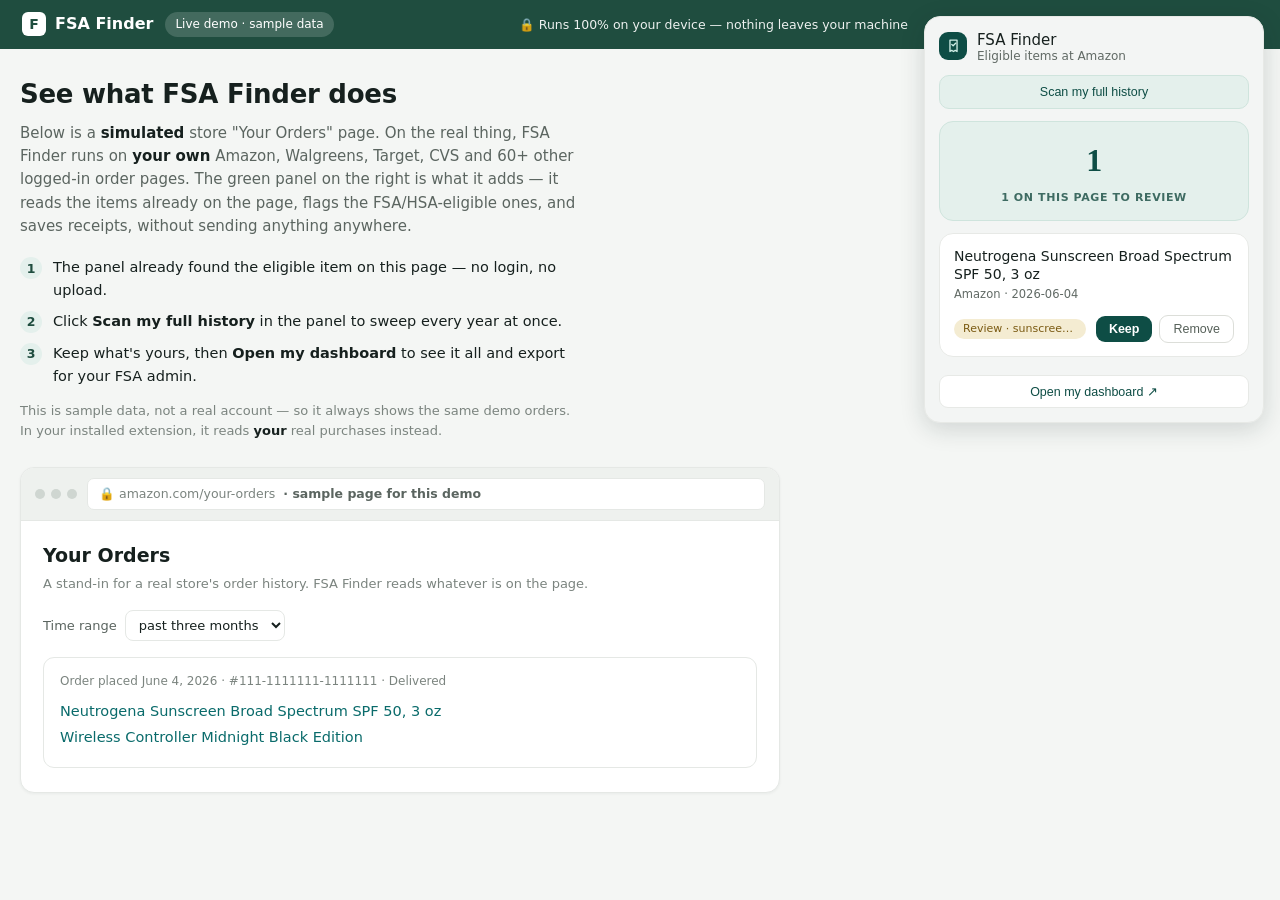
==== index.html @ d7a9abf4 "demo: panel splits 'on this page' vs 'saved to review'" ====
<!doctype html>
<html lang="en">
  <head>
    <meta charset="UTF-8" />
    <meta name="viewport" content="width=device-width, initial-scale=1.0" />
    <title>FSA Finder — live demo</title>
    <style>
      :root {
        --ink: #16201e; --soft: #5b6560; --faint: #7b847f;
        --line: #e5e8e5; --bg: #f4f6f4; --card: #fff;
        --brand: #1f4d3f; --brandsoft: #e4f0ec; --link: #0a6b6b;
      }
      * { box-sizing: border-box; }
      body { font-family: -apple-system, "Segoe UI", system-ui, sans-serif; margin: 0; background: var(--bg); color: var(--ink); line-height: 1.55; }

      /* top bar — pad the right so the floating panel never covers the privacy line */
      .topbar { background: var(--brand); color: #fff; padding: 12px 22px; display: flex; align-items: center; gap: 12px; flex-wrap: wrap; }
      @media (min-width: 1080px) { .topbar { padding-right: 372px; } }
      .topbar .logo { display: flex; align-items: center; gap: 9px; font-weight: 700; font-size: 16px; }
      .topbar .mk { width: 24px; height: 24px; border-radius: 6px; background: #fff; display: inline-flex; align-items: center; justify-content: center; color: var(--brand); font-size: 14px; font-weight: 800; }
      .topbar .tag { font-size: 12px; background: rgba(255, 255, 255, 0.16); padding: 3px 10px; border-radius: 999px; }
      .topbar .spacer { flex: 1; }
      .topbar .priv { font-size: 12.5px; opacity: 0.92; }

      /* intro — kept narrow so it never sits under the floating panel */
      .intro { max-width: 560px; margin: 30px 20px 0; padding: 0; }
      .intro h1 { font-size: 26px; line-height: 1.2; margin: 0 0 12px; letter-spacing: -0.01em; }
      .intro p { font-size: 15px; color: var(--soft); margin: 0 0 12px; }
      .intro b { color: var(--ink); }
      .steps { display: flex; flex-direction: column; gap: 9px; margin: 18px 0 4px; padding: 0; list-style: none; }
      .steps li { display: flex; gap: 11px; align-items: flex-start; font-size: 14.5px; }
      .steps .n { flex: none; width: 22px; height: 22px; border-radius: 999px; background: var(--brandsoft); color: var(--brand); font-size: 12.5px; font-weight: 700; display: inline-flex; align-items: center; justify-content: center; margin-top: 1px; }
      .arrow { display: inline-block; }

      /* the simulated store page */
      .stage { max-width: 760px; margin: 26px 20px 60px; }
      .frame { background: var(--card); border: 1px solid var(--line); border-radius: 14px; overflow: hidden; box-shadow: 0 1px 3px rgba(20, 40, 35, 0.05); }
      .chrome { display: flex; align-items: center; gap: 10px; padding: 10px 14px; background: #eef1ee; border-bottom: 1px solid var(--line); }
      .dots { display: flex; gap: 6px; }
      .dots span { width: 10px; height: 10px; border-radius: 999px; background: #cfd6d1; }
      .addr { flex: 1; font-size: 12.5px; color: var(--faint); background: #fff; border: 1px solid var(--line); border-radius: 7px; padding: 5px 11px; }
      .addr b { color: var(--soft); font-weight: 600; }
      .store { padding: 20px 22px 24px; }
      .store h2 { margin: 0 0 4px; font-size: 19px; }
      .sub { font-size: 13px; color: var(--faint); margin: 0 0 16px; }
      .tf { display: inline-flex; align-items: center; gap: 8px; font-size: 13px; color: var(--soft); margin-bottom: 16px; }
      .tf select { font-family: inherit; font-size: 13px; color: var(--ink); background: #fff; border: 1px solid var(--line); border-radius: 8px; padding: 6px 9px; cursor: pointer; }

      /* order cards (rendered by harness.ts) */
      .order-card { border: 1px solid var(--line); border-radius: 11px; padding: 14px 16px; margin-bottom: 12px; }
      .order-card:last-child { margin-bottom: 0; }
      .order-card .hd { color: var(--faint); font-size: 12px; margin-bottom: 9px; }
      .order-card a { color: var(--link); text-decoration: none; display: block; margin: 4px 0; font-size: 14.5px; }
      .order-card a:hover { text-decoration: underline; }

      @media (max-width: 720px) {
        .intro, .stage { margin-left: 16px; margin-right: 16px; }
        .intro h1 { font-size: 22px; }
      }
    </style>
    <script type="module" crossorigin src="./assets/harness-DqwWlTx2.js"></script>
    <link rel="modulepreload" crossorigin href="./assets/chromeStub-BQyHGCqT.js">
    <link rel="modulepreload" crossorigin href="./assets/stores-BHLvwgw8.js">
  </head>
  <body>
    <div class="topbar">
      <span class="logo"><span class="mk">F</span> FSA Finder</span>
      <span class="tag">Live demo · sample data</span>
      <span class="spacer"></span>
      <span class="priv">🔒 Runs 100% on your device — nothing leaves your machine</span>
    </div>

    <div class="intro">
      <h1>See what FSA Finder does</h1>
      <p>
        Below is a <b>simulated</b> store "Your Orders" page. On the real thing, FSA Finder runs on
        <b>your own</b> Amazon, Walgreens, Target, CVS and 60+ other logged-in order pages. The green
        panel on the right is what it adds — it reads the items already on the page, flags the
        FSA/HSA-eligible ones, and saves receipts, without sending anything anywhere.
      </p>
      <ul class="steps">
        <li><span class="n">1</span><span>The panel already found the eligible item on this page — no login, no upload.</span></li>
        <li><span class="n">2</span><span>Click <b>Scan my full history</b> in the panel to sweep every year at once.</span></li>
        <li><span class="n">3</span><span>Keep what's yours, then <b>Open my dashboard</b> to see it all and export for your FSA admin.</span></li>
      </ul>
      <p style="font-size: 13px; color: var(--faint); margin-top: 14px;">
        This is sample data, not a real account — so it always shows the same demo orders. In your
        installed extension, it reads <b>your</b> real purchases instead.
      </p>
    </div>

    <div class="stage">
      <div class="frame">
        <div class="chrome">
          <div class="dots"><span></span><span></span><span></span></div>
          <div class="addr">🔒 amazon.com/your-orders &nbsp;<b>· sample page for this demo</b></div>
        </div>
        <div class="store">
          <h2>Your Orders</h2>
          <p class="sub">A stand-in for a real store's order history. FSA Finder reads whatever is on the page.</p>
          <label class="tf">Time range
            <select id="time-filter" name="timeFilter">
              <option value="months-3">past three months</option>
              <option value="year-2026">2026</option>
              <option value="year-2025">2025</option>
              <option value="year-2024">2024</option>
            </select>
          </label>
          <div id="orders"></div>
        </div>
      </div>
    </div>

  </body>
</html>
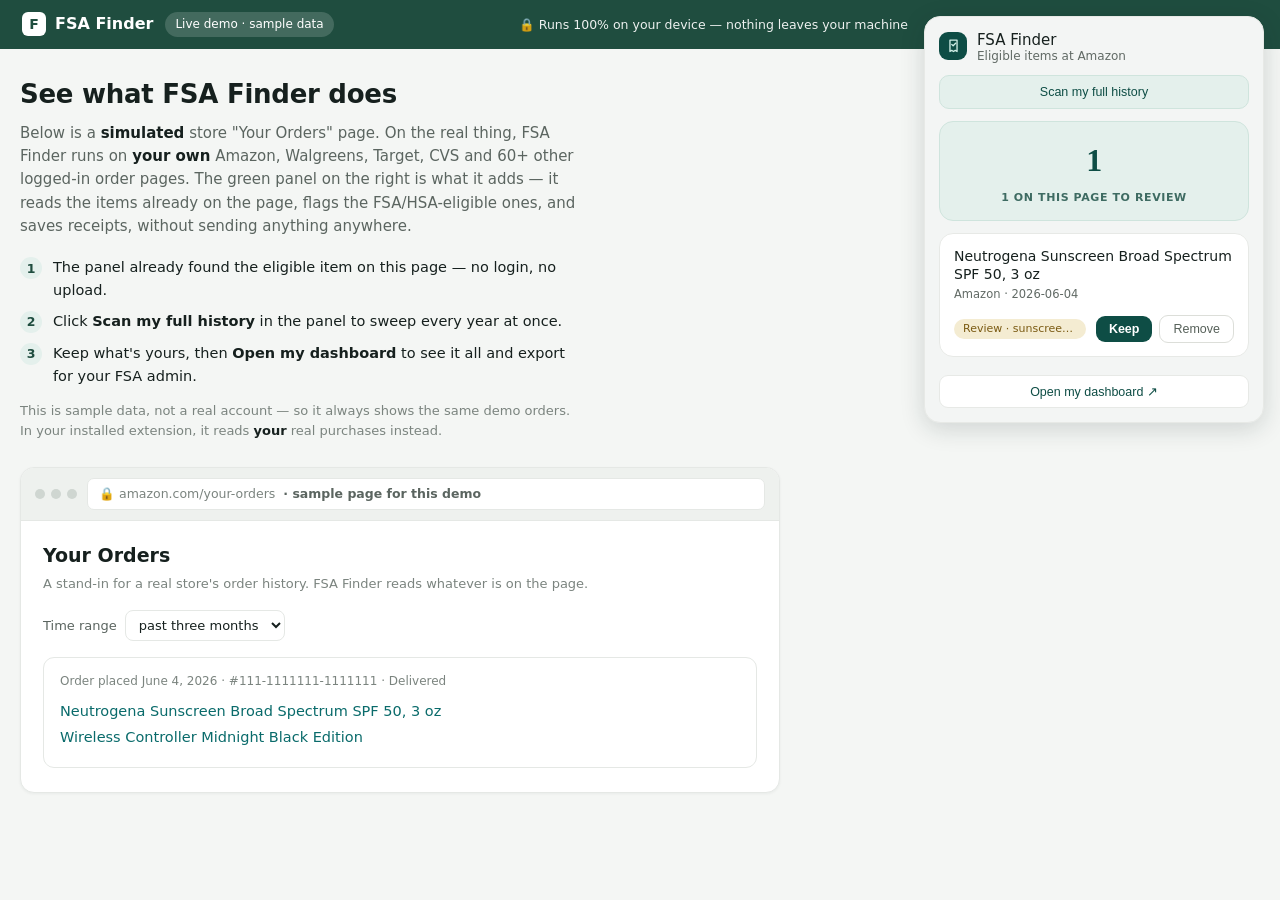
==== commit 9d60b3fc: "demo: Silver-structure scan card (receipts counter, year totals, receipt rows)" ====
--- a/index.html
+++ b/index.html
@@ -58,7 +58,7 @@
         .intro h1 { font-size: 22px; }
       }
     </style>
-    <script type="module" crossorigin src="./assets/harness-DqwWlTx2.js"></script>
+    <script type="module" crossorigin src="./assets/harness-CJJ81uwS.js"></script>
     <link rel="modulepreload" crossorigin href="./assets/chromeStub-BQyHGCqT.js">
     <link rel="modulepreload" crossorigin href="./assets/stores-BHLvwgw8.js">
   </head>
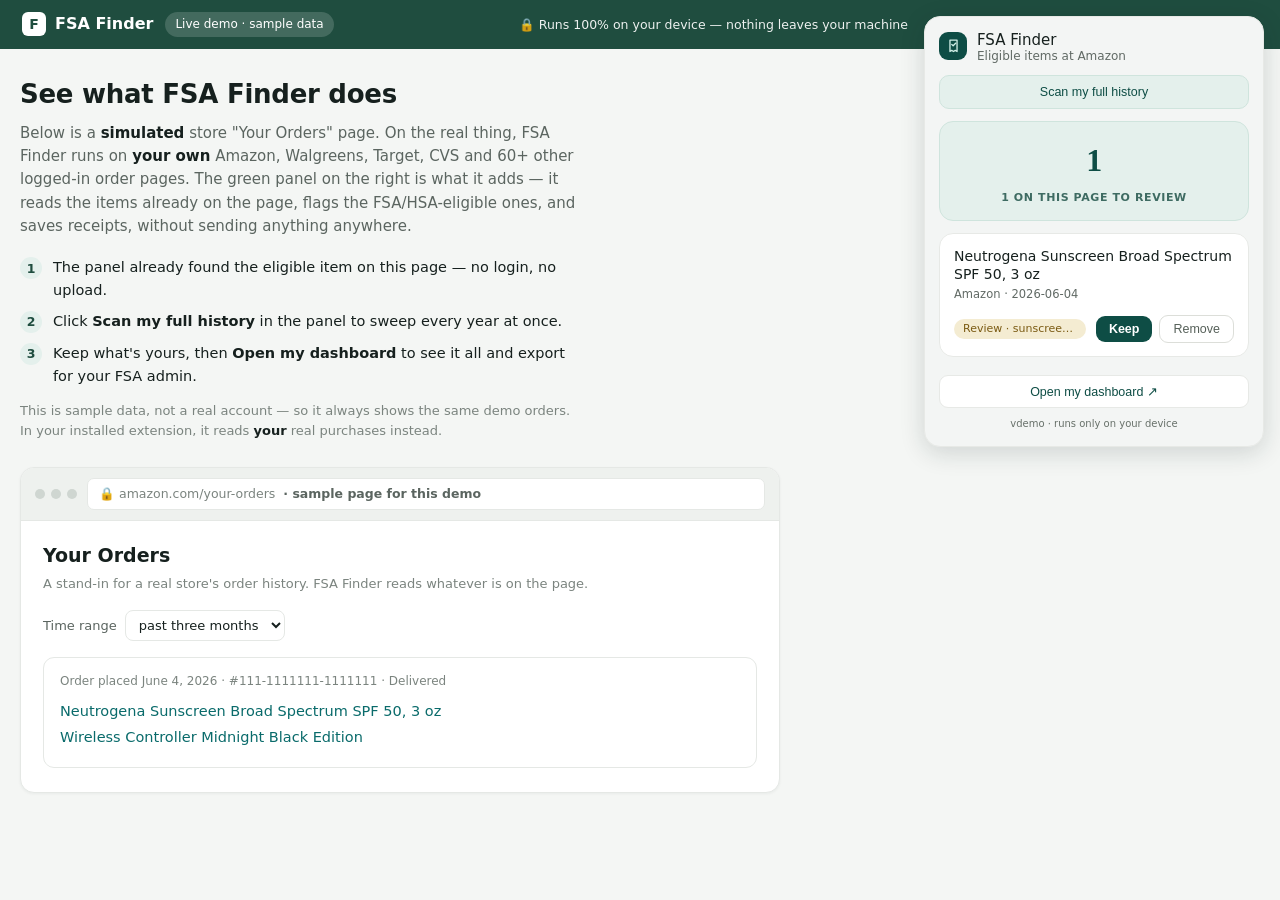
==== commit 00a2a970: "demo: quiet iframe scan (no page flipping)" ====
--- a/index.html
+++ b/index.html
@@ -58,7 +58,7 @@
         .intro h1 { font-size: 22px; }
       }
     </style>
-    <script type="module" crossorigin src="./assets/harness-CJJ81uwS.js"></script>
+    <script type="module" crossorigin src="./assets/harness-DmRn4bZT.js"></script>
     <link rel="modulepreload" crossorigin href="./assets/chromeStub-BQyHGCqT.js">
     <link rel="modulepreload" crossorigin href="./assets/stores-BHLvwgw8.js">
   </head>
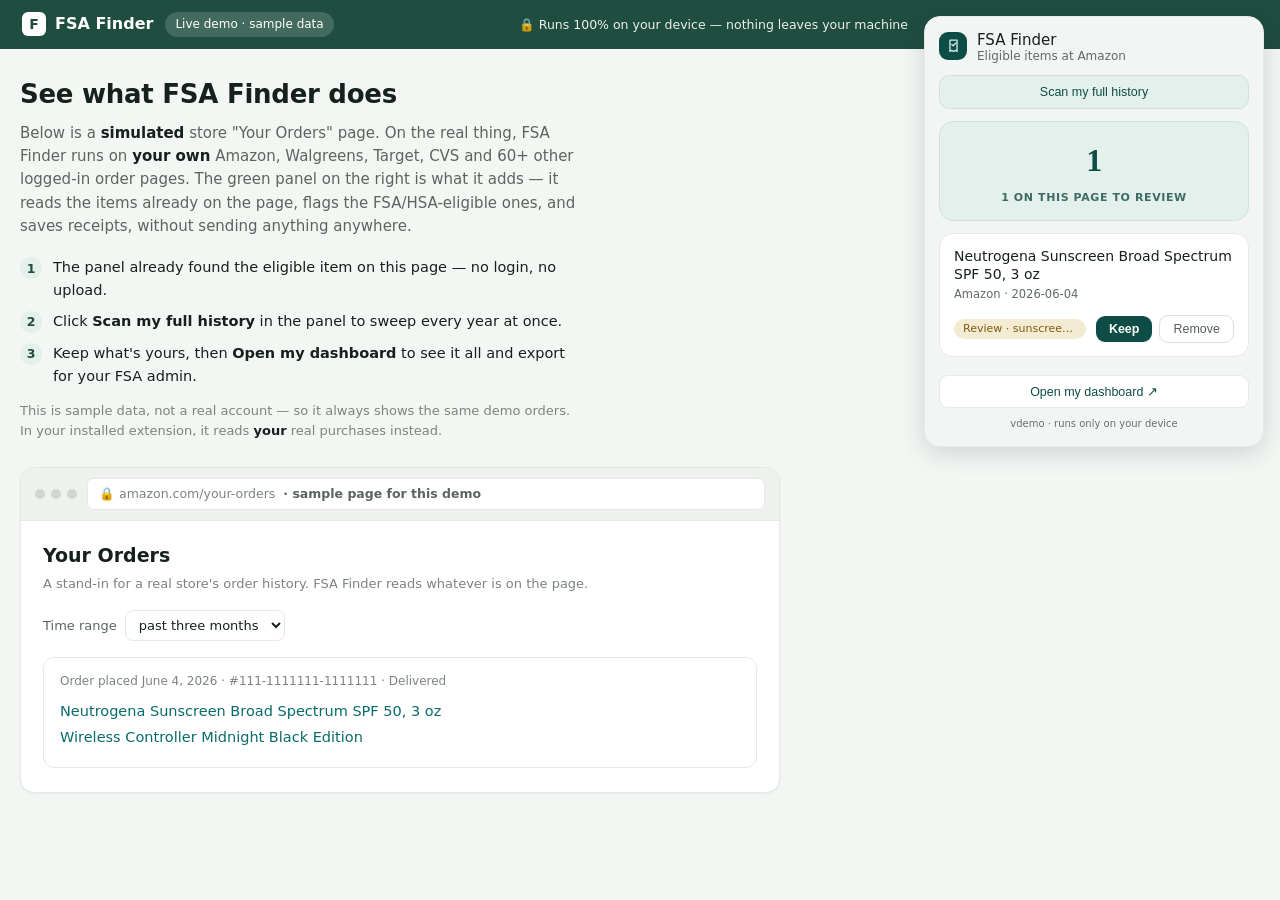
==== commit b69fe7da: "demo: parallel quiet scan" ====
--- a/index.html
+++ b/index.html
@@ -58,9 +58,9 @@
         .intro h1 { font-size: 22px; }
       }
     </style>
-    <script type="module" crossorigin src="./assets/harness-DmRn4bZT.js"></script>
+    <script type="module" crossorigin src="./assets/harness-D7rEKZ-B.js"></script>
     <link rel="modulepreload" crossorigin href="./assets/chromeStub-BQyHGCqT.js">
-    <link rel="modulepreload" crossorigin href="./assets/stores-BHLvwgw8.js">
+    <link rel="modulepreload" crossorigin href="./assets/stores-CeiTj59Y.js">
   </head>
   <body>
     <div class="topbar">
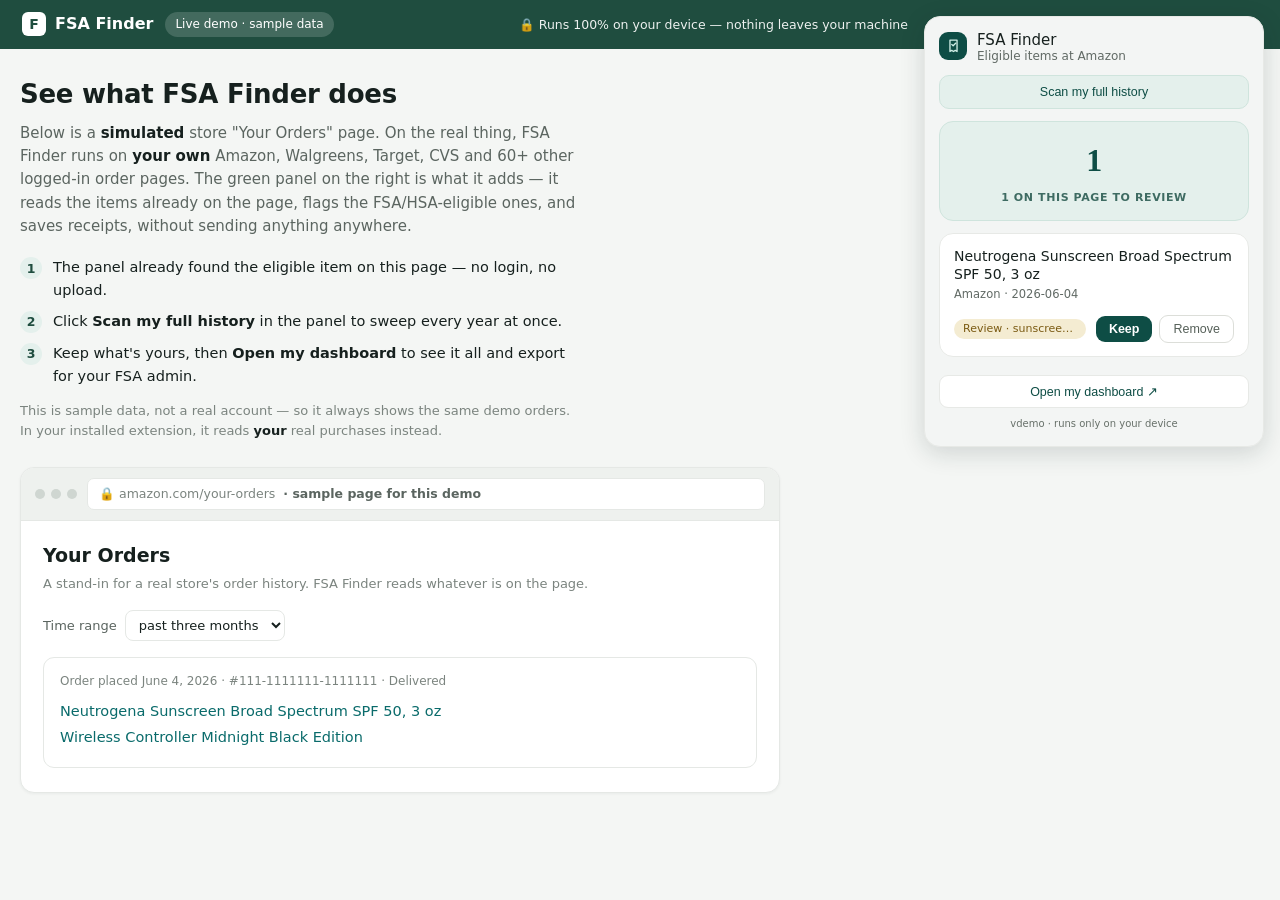
==== commit 250171a8: "demo: frame-resident scanning" ====
--- a/index.html
+++ b/index.html
@@ -58,9 +58,9 @@
         .intro h1 { font-size: 22px; }
       }
     </style>
-    <script type="module" crossorigin src="./assets/harness-D7rEKZ-B.js"></script>
+    <script type="module" crossorigin src="./assets/harness-B9rxsBmo.js"></script>
     <link rel="modulepreload" crossorigin href="./assets/chromeStub-BQyHGCqT.js">
-    <link rel="modulepreload" crossorigin href="./assets/stores-CeiTj59Y.js">
+    <link rel="modulepreload" crossorigin href="./assets/stores-Te52y65r.js">
   </head>
   <body>
     <div class="topbar">
